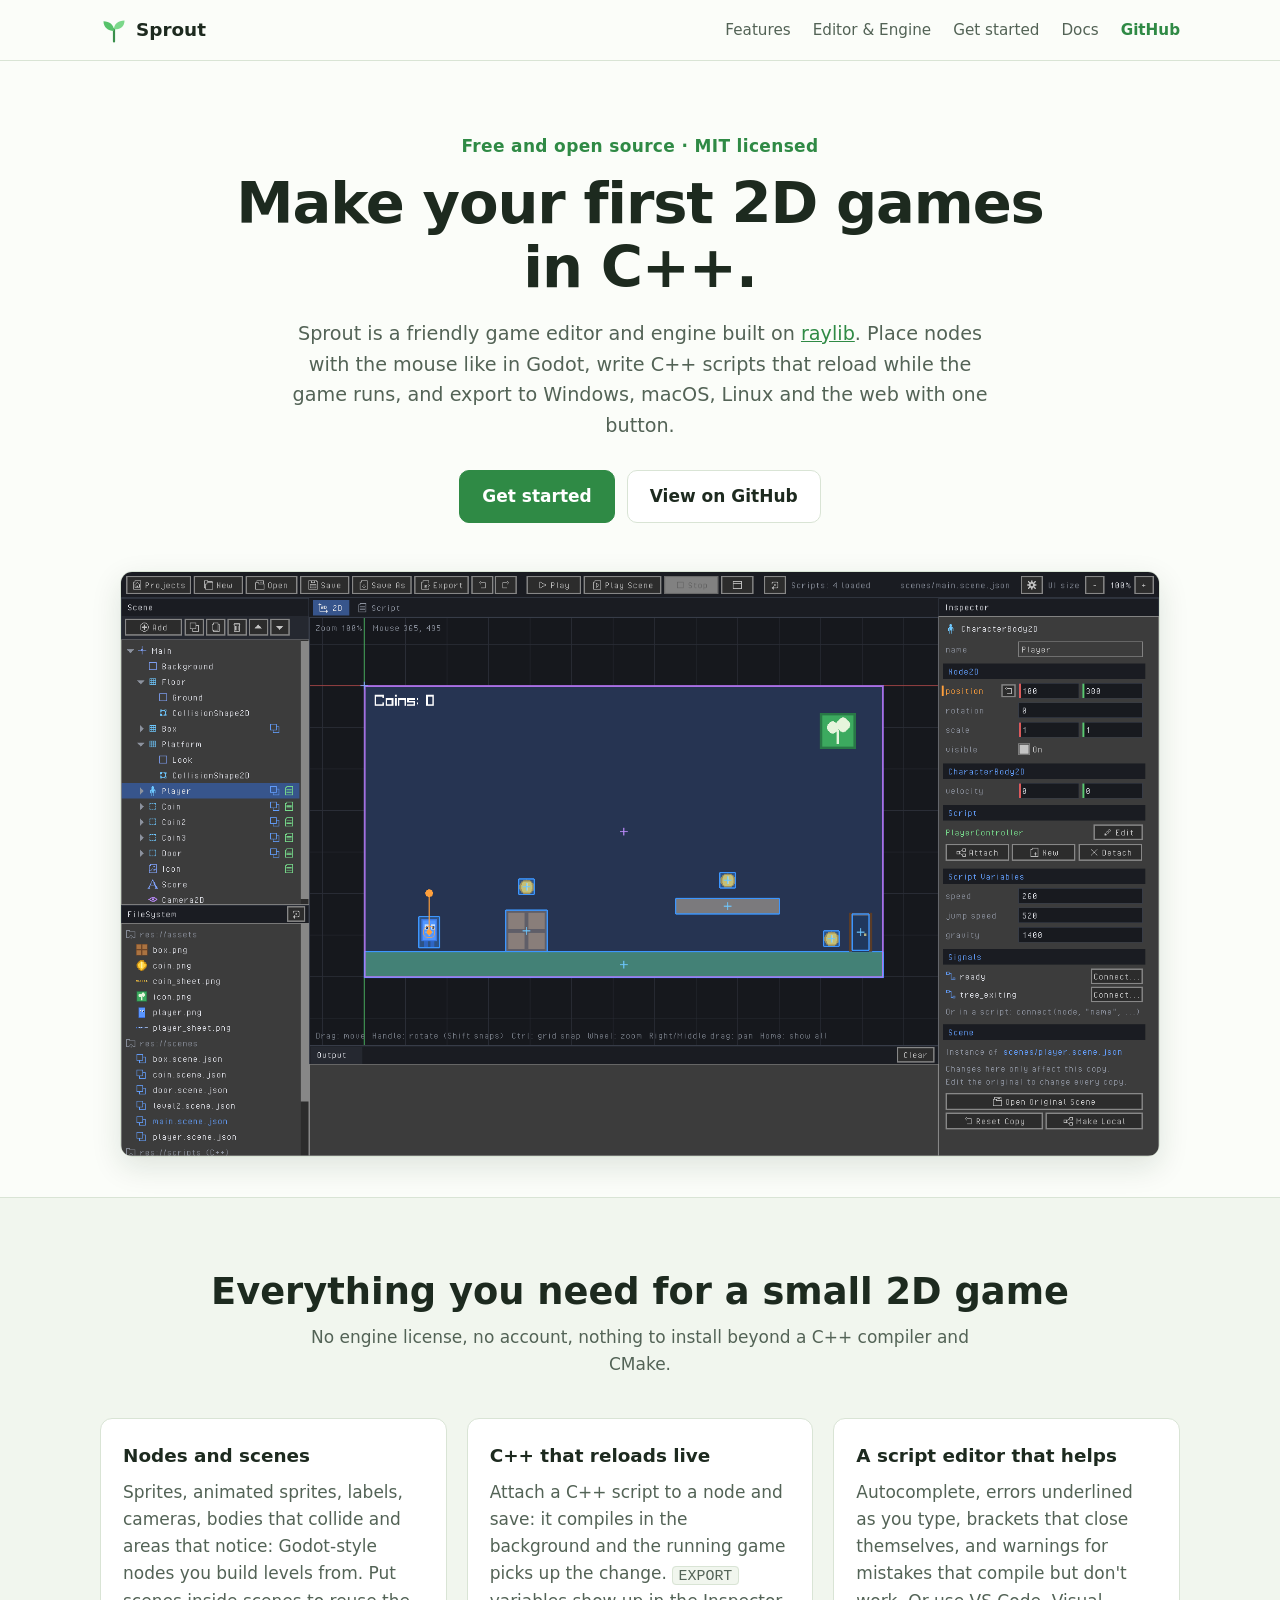
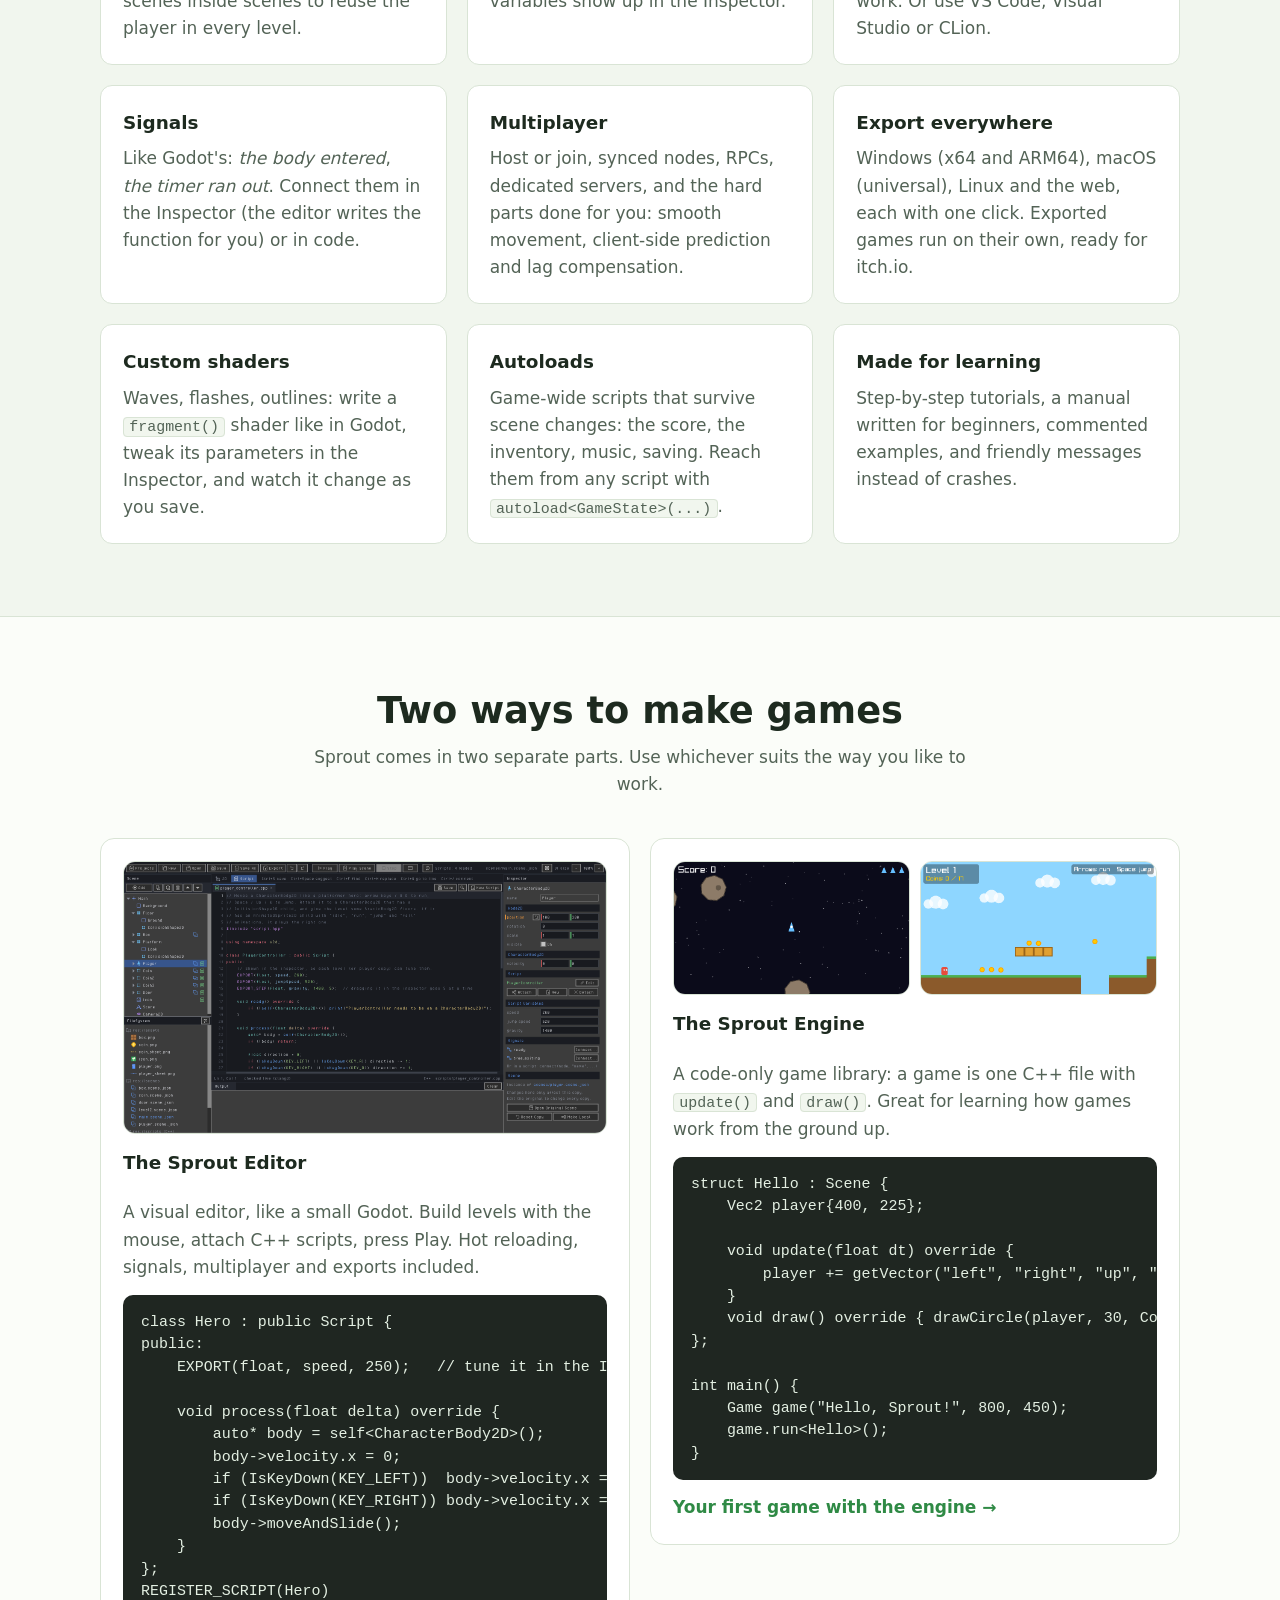
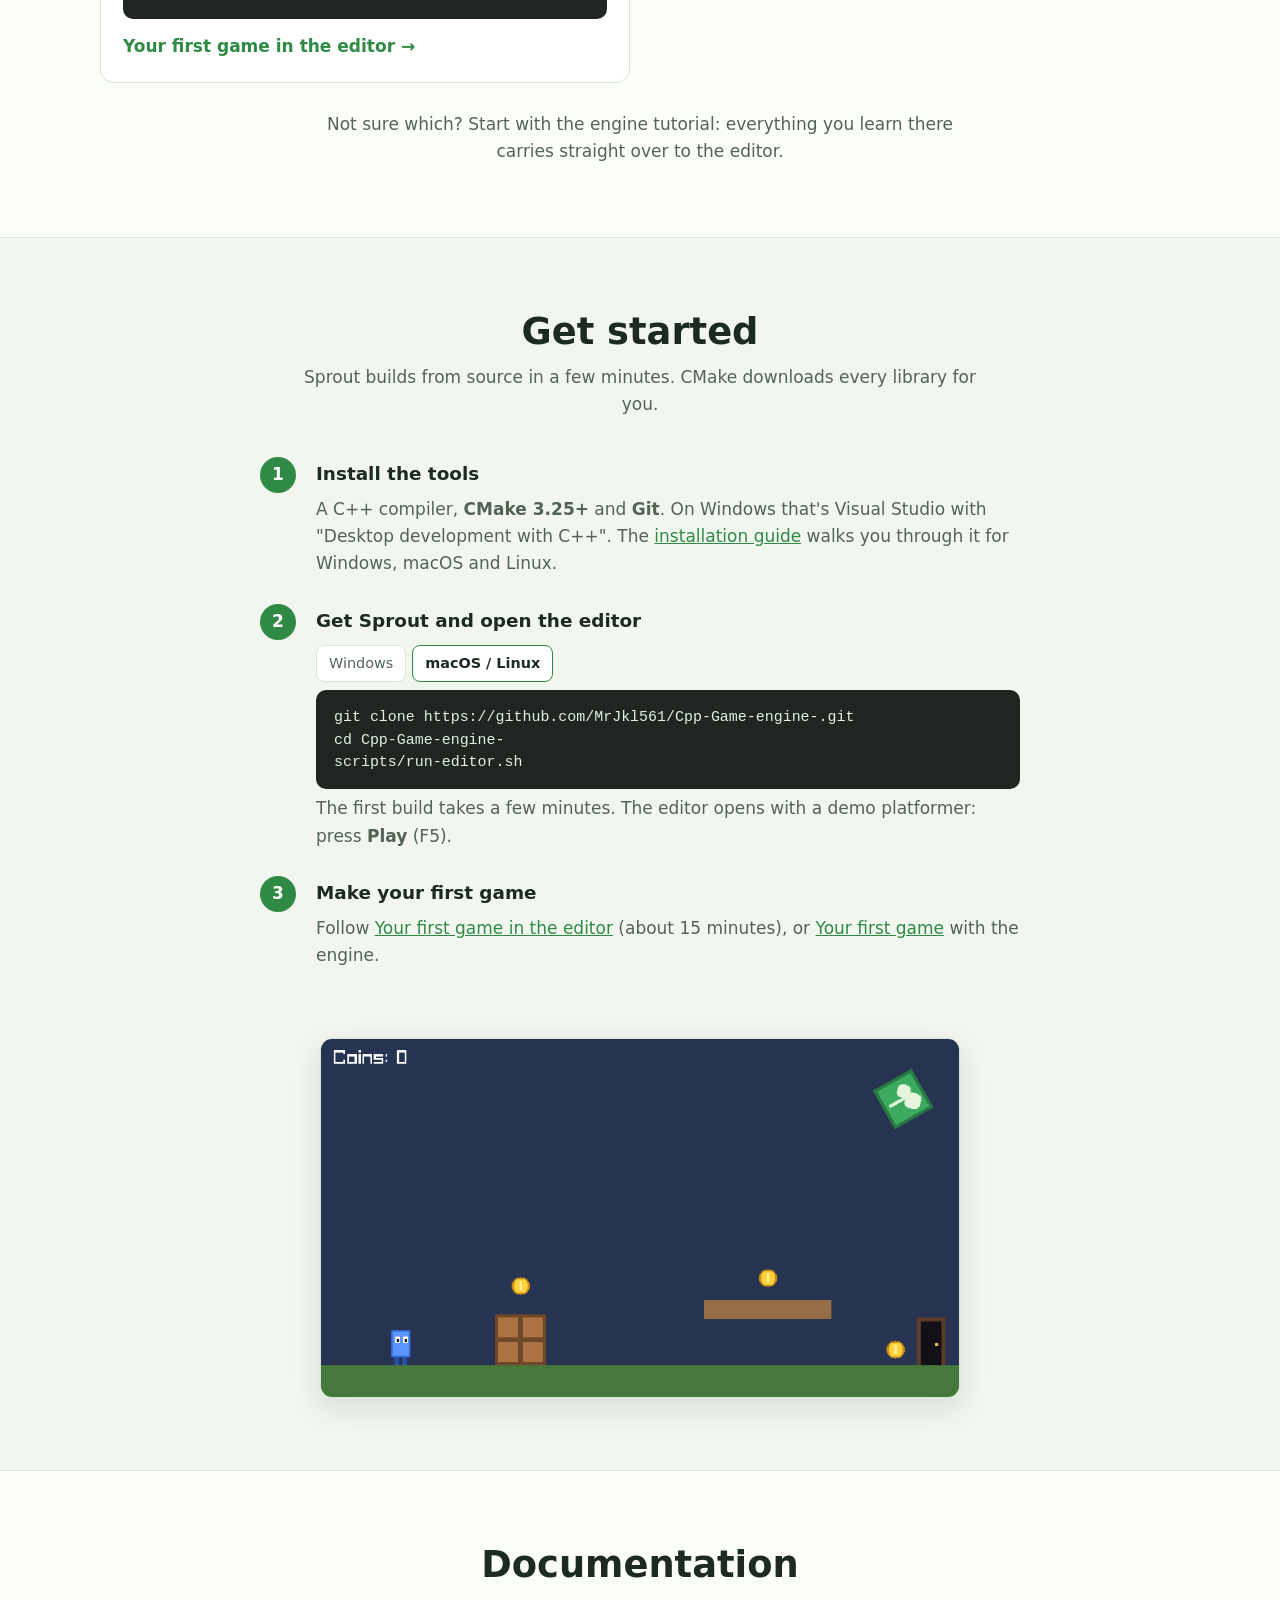
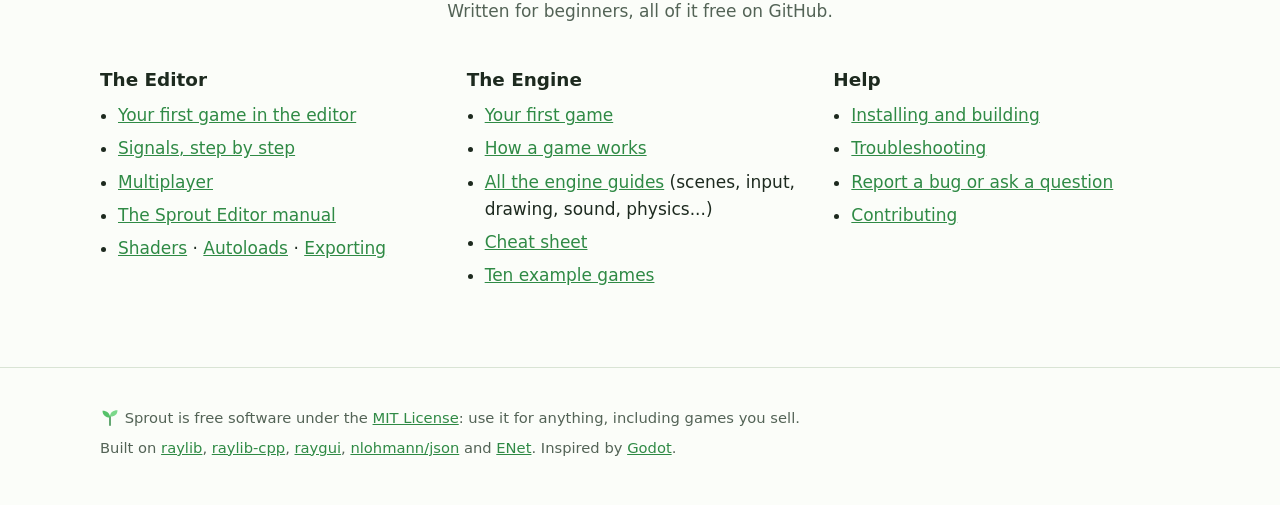
==== website/index.html @ dd59179f "Add the sproutengine.dev website and a friendlier README website/ is a plain HTML/CSS landing page (" ====
<!doctype html>
<html lang="en">
<head>
  <meta charset="utf-8">
  <meta name="viewport" content="width=device-width, initial-scale=1">
  <title>Sprout: make your first 2D games in C++</title>
  <meta name="description" content="Sprout is a free, open-source 2D game editor and engine in C++, built on raylib. Place nodes like in Godot, write C++ scripts that reload while the game runs, and export to Windows, macOS, Linux and the web.">
  <meta property="og:title" content="Sprout: make your first 2D games in C++">
  <meta property="og:description" content="A free, open-source 2D game editor and engine in C++. Godot-style nodes, hot-reloaded C++ scripts, multiplayer, shaders, and exports to Windows, macOS, Linux and the web.">
  <meta property="og:image" content="https://sproutengine.dev/images/editor.png">
  <meta property="og:url" content="https://sproutengine.dev/">
  <meta name="twitter:card" content="summary_large_image">
  <link rel="icon" href="images/logo.svg" type="image/svg+xml">
  <link rel="stylesheet" href="style.css">
</head>
<body>

<header class="nav">
  <div class="wrap nav-inner">
    <a class="brand" href="#top"><img src="images/logo.svg" alt="" width="28" height="28"> Sprout</a>
    <nav aria-label="Main">
      <a href="#features">Features</a>
      <a href="#two-ways">Editor &amp; Engine</a>
      <a href="#start">Get started</a>
      <a href="#docs">Docs</a>
      <a class="nav-github" href="https://github.com/MrJkl561/Cpp-Game-engine-">GitHub</a>
    </nav>
  </div>
</header>

<main id="top">

<section class="hero">
  <div class="wrap">
    <p class="eyebrow">Free and open source &middot; MIT licensed</p>
    <h1>Make your first 2D games<br>in C++.</h1>
    <p class="lead">Sprout is a friendly game editor and engine built on
      <a href="https://www.raylib.com">raylib</a>. Place nodes with the mouse like in Godot,
      write C++ scripts that reload while the game runs, and export to Windows, macOS,
      Linux and the web with one button.</p>
    <div class="actions">
      <a class="button primary" href="#start">Get started</a>
      <a class="button" href="https://github.com/MrJkl561/Cpp-Game-engine-">View on GitHub</a>
    </div>
    <figure class="shot hero-shot">
      <img src="images/editor.png" width="1600" height="900"
           alt="The Sprout Editor: the scene tree on the left, a platformer level in the middle, and the selected player's properties and script variables on the right.">
    </figure>
  </div>
</section>

<section id="features" class="band">
  <div class="wrap">
    <h2>Everything you need for a small 2D game</h2>
    <p class="section-lead">No engine license, no account, nothing to install beyond a C++ compiler and CMake.</p>
    <div class="grid features">
      <article>
        <h3>Nodes and scenes</h3>
        <p>Sprites, animated sprites, labels, cameras, bodies that collide and areas that notice:
          Godot-style nodes you build levels from. Put scenes inside scenes to reuse the player in every level.</p>
      </article>
      <article>
        <h3>C++ that reloads live</h3>
        <p>Attach a C++ script to a node and save: it compiles in the background and the running game
          picks up the change. <code>EXPORT</code> variables show up in the Inspector.</p>
      </article>
      <article>
        <h3>A script editor that helps</h3>
        <p>Autocomplete, errors underlined as you type, brackets that close themselves, and warnings for
          mistakes that compile but don't work. Or use VS Code, Visual Studio or CLion.</p>
      </article>
      <article>
        <h3>Signals</h3>
        <p>Like Godot's: <em>the body entered</em>, <em>the timer ran out</em>. Connect them in the Inspector
          (the editor writes the function for you) or in code.</p>
      </article>
      <article>
        <h3>Multiplayer</h3>
        <p>Host or join, synced nodes, RPCs, dedicated servers, and the hard parts done for you:
          smooth movement, client-side prediction and lag compensation.</p>
      </article>
      <article>
        <h3>Export everywhere</h3>
        <p>Windows (x64 and ARM64), macOS (universal), Linux and the web, each with one click.
          Exported games run on their own, ready for itch.io.</p>
      </article>
      <article>
        <h3>Custom shaders</h3>
        <p>Waves, flashes, outlines: write a <code>fragment()</code> shader like in Godot, tweak its
          parameters in the Inspector, and watch it change as you save.</p>
      </article>
      <article>
        <h3>Autoloads</h3>
        <p>Game-wide scripts that survive scene changes: the score, the inventory, music, saving.
          Reach them from any script with <code>autoload&lt;GameState&gt;(...)</code>.</p>
      </article>
      <article>
        <h3>Made for learning</h3>
        <p>Step-by-step tutorials, a manual written for beginners, commented examples,
          and friendly messages instead of crashes.</p>
      </article>
    </div>
  </div>
</section>

<section id="two-ways">
  <div class="wrap">
    <h2>Two ways to make games</h2>
    <p class="section-lead">Sprout comes in two separate parts. Use whichever suits the way you like to work.</p>
    <div class="grid two">
      <article class="card">
        <figure class="shot"><img src="images/editor-script.png" width="1600" height="900" loading="lazy"
          alt="The Sprout Editor's Script tab with a C++ player script open, next to the Inspector."></figure>
        <h3>The Sprout Editor</h3>
        <p>A visual editor, like a small Godot. Build levels with the mouse, attach C++ scripts,
          press Play. Hot reloading, signals, multiplayer and exports included.</p>
<pre><code>class Hero : public Script {
public:
    EXPORT(float, speed, 250);   // tune it in the Inspector

    void process(float delta) override {
        auto* body = self&lt;CharacterBody2D&gt;();
        body-&gt;velocity.x = 0;
        if (IsKeyDown(KEY_LEFT))  body-&gt;velocity.x = -speed;
        if (IsKeyDown(KEY_RIGHT)) body-&gt;velocity.x = speed;
        body-&gt;moveAndSlide();
    }
};
REGISTER_SCRIPT(Hero)</code></pre>
        <a class="more" href="https://github.com/MrJkl561/Cpp-Game-engine-/blob/main/docs/editor/getting-started.md">Your first game in the editor &rarr;</a>
      </article>
      <article class="card">
        <figure class="shot engine-shots">
          <img src="images/engine-06_space_shooter.png" width="800" height="450" loading="lazy" alt="A space shooter made with the Sprout Engine.">
          <img src="images/engine-07_platformer.png" width="800" height="450" loading="lazy" alt="A platformer made with the Sprout Engine.">
        </figure>
        <h3>The Sprout Engine</h3>
        <p>A code-only game library: a game is one C++ file with <code>update()</code> and <code>draw()</code>.
          Great for learning how games work from the ground up.</p>
<pre><code>struct Hello : Scene {
    Vec2 player{400, 225};

    void update(float dt) override {
        player += getVector("left", "right", "up", "down") * 300 * dt;
    }
    void draw() override { drawCircle(player, 30, Color::Gold); }
};

int main() {
    Game game("Hello, Sprout!", 800, 450);
    game.run&lt;Hello&gt;();
}</code></pre>
        <a class="more" href="https://github.com/MrJkl561/Cpp-Game-engine-/blob/main/docs/02-your-first-game.md">Your first game with the engine &rarr;</a>
      </article>
    </div>
    <p class="note">Not sure which? Start with the engine tutorial: everything you learn there carries straight over to the editor.</p>
  </div>
</section>

<section id="start" class="band">
  <div class="wrap">
    <h2>Get started</h2>
    <p class="section-lead">Sprout builds from source in a few minutes. CMake downloads every library for you.</p>
    <ol class="steps">
      <li>
        <h3>Install the tools</h3>
        <p>A C++ compiler, <strong>CMake 3.25+</strong> and <strong>Git</strong>. On Windows that's Visual Studio
          with "Desktop development with C++". The
          <a href="https://github.com/MrJkl561/Cpp-Game-engine-/blob/main/docs/01-installing.md">installation guide</a>
          walks you through it for Windows, macOS and Linux.</p>
      </li>
      <li>
        <h3>Get Sprout and open the editor</h3>
        <div class="tabs" data-tabs>
          <div class="tab-buttons" role="tablist">
            <button role="tab" aria-selected="true" data-tab="win">Windows</button>
            <button role="tab" aria-selected="false" data-tab="unix">macOS / Linux</button>
          </div>
          <div class="tab" data-panel="win">
<pre class="cmd"><code>git clone https://github.com/MrJkl561/Cpp-Game-engine-.git
cd Cpp-Game-engine-
scripts\run-editor.bat</code></pre>
          </div>
          <div class="tab" data-panel="unix" hidden>
<pre class="cmd"><code>git clone https://github.com/MrJkl561/Cpp-Game-engine-.git
cd Cpp-Game-engine-
scripts/run-editor.sh</code></pre>
          </div>
        </div>
        <p>The first build takes a few minutes. The editor opens with a demo platformer: press <strong>Play</strong> (F5).</p>
      </li>
      <li>
        <h3>Make your first game</h3>
        <p>Follow <a href="https://github.com/MrJkl561/Cpp-Game-engine-/blob/main/docs/editor/getting-started.md">Your first game in the editor</a>
          (about 15 minutes), or <a href="https://github.com/MrJkl561/Cpp-Game-engine-/blob/main/docs/02-your-first-game.md">Your first game</a>
          with the engine.</p>
      </li>
    </ol>
    <figure class="shot game-shot"><img src="images/editor-game.png" width="800" height="450" loading="lazy"
      alt="The editor's demo game: a blue character, coins, crates and a door on a green floor."></figure>
  </div>
</section>

<section id="docs">
  <div class="wrap">
    <h2>Documentation</h2>
    <p class="section-lead">Written for beginners, all of it free on GitHub.</p>
    <div class="grid docs">
      <div>
        <h3>The Editor</h3>
        <ul>
          <li><a href="https://github.com/MrJkl561/Cpp-Game-engine-/blob/main/docs/editor/getting-started.md">Your first game in the editor</a></li>
          <li><a href="https://github.com/MrJkl561/Cpp-Game-engine-/blob/main/docs/editor/signals.md">Signals, step by step</a></li>
          <li><a href="https://github.com/MrJkl561/Cpp-Game-engine-/blob/main/docs/editor/multiplayer.md">Multiplayer</a></li>
          <li><a href="https://github.com/MrJkl561/Cpp-Game-engine-/blob/main/editor/README.md">The Sprout Editor manual</a></li>
          <li><a href="https://github.com/MrJkl561/Cpp-Game-engine-/blob/main/editor/README.md#shaders">Shaders</a> &middot;
              <a href="https://github.com/MrJkl561/Cpp-Game-engine-/blob/main/editor/README.md#autoloads-global-scripts">Autoloads</a> &middot;
              <a href="https://github.com/MrJkl561/Cpp-Game-engine-/blob/main/editor/README.md#exporting-your-game">Exporting</a></li>
        </ul>
      </div>
      <div>
        <h3>The Engine</h3>
        <ul>
          <li><a href="https://github.com/MrJkl561/Cpp-Game-engine-/blob/main/docs/02-your-first-game.md">Your first game</a></li>
          <li><a href="https://github.com/MrJkl561/Cpp-Game-engine-/blob/main/docs/03-how-a-game-works.md">How a game works</a></li>
          <li><a href="https://github.com/MrJkl561/Cpp-Game-engine-/blob/main/docs/README.md">All the engine guides</a> (scenes, input, drawing, sound, physics...)</li>
          <li><a href="https://github.com/MrJkl561/Cpp-Game-engine-/blob/main/docs/cheat-sheet.md">Cheat sheet</a></li>
          <li><a href="https://github.com/MrJkl561/Cpp-Game-engine-/tree/main/examples">Ten example games</a></li>
        </ul>
      </div>
      <div>
        <h3>Help</h3>
        <ul>
          <li><a href="https://github.com/MrJkl561/Cpp-Game-engine-/blob/main/docs/01-installing.md">Installing and building</a></li>
          <li><a href="https://github.com/MrJkl561/Cpp-Game-engine-/blob/main/docs/troubleshooting.md">Troubleshooting</a></li>
          <li><a href="https://github.com/MrJkl561/Cpp-Game-engine-/issues">Report a bug or ask a question</a></li>
          <li><a href="https://github.com/MrJkl561/Cpp-Game-engine-/blob/main/CONTRIBUTING.md">Contributing</a></li>
        </ul>
      </div>
    </div>
  </div>
</section>

</main>

<footer class="footer">
  <div class="wrap footer-inner">
    <p><img src="images/logo.svg" alt="" width="20" height="20"> Sprout is free software under the
      <a href="https://github.com/MrJkl561/Cpp-Game-engine-/blob/main/LICENSE">MIT License</a>:
      use it for anything, including games you sell.</p>
    <p>Built on <a href="https://www.raylib.com">raylib</a>, <a href="https://github.com/RobLoach/raylib-cpp">raylib-cpp</a>,
      <a href="https://github.com/raysan5/raygui">raygui</a>, <a href="https://github.com/nlohmann/json">nlohmann/json</a>
      and <a href="https://github.com/lsalzman/enet">ENet</a>. Inspired by <a href="https://godotengine.org">Godot</a>.</p>
  </div>
</footer>

<script>
  // The Windows / macOS-Linux tabs (it shows the Windows commands without this)
  document.querySelectorAll('[data-tabs]').forEach(function (tabs) {
    var buttons = tabs.querySelectorAll('[data-tab]');
    function show(name) {
      buttons.forEach(function (b) { b.setAttribute('aria-selected', String(b.dataset.tab === name)); });
      tabs.querySelectorAll('[data-panel]').forEach(function (p) { p.hidden = p.dataset.panel !== name; });
    }
    buttons.forEach(function (b) { b.addEventListener('click', function () { show(b.dataset.tab); }); });
    if (/Mac|Linux|X11/.test(navigator.userAgent) && !/Windows/.test(navigator.userAgent)) show('unix');
  });
</script>
</body>
</html>
---- website/style.css ----
:root {
  --bg: #fbfdf9;
  --bg-band: #f1f6ee;
  --text: #1d2a1f;
  --muted: #536356;
  --line: #d9e4d5;
  --accent: #2f8a45;
  --accent-strong: #236c35;
  --accent-text: #ffffff;
  --card: #ffffff;
  --code-bg: #1f2621;
  --code-text: #e3efe2;
  --shadow: 0 10px 30px rgba(20, 50, 25, 0.12);
}

@media (prefers-color-scheme: dark) {
  :root {
    --bg: #111613;
    --bg-band: #161d18;
    --text: #e4ece4;
    --muted: #9fb0a2;
    --line: #2a352d;
    --accent: #5ec474;
    --accent-strong: #7bd88a;
    --accent-text: #0d1a10;
    --card: #19211b;
    --code-bg: #0c100d;
    --code-text: #d7e8d6;
    --shadow: 0 10px 30px rgba(0, 0, 0, 0.45);
  }
}

* { box-sizing: border-box; }

html { scroll-behavior: smooth; }

body {
  margin: 0;
  background: var(--bg);
  color: var(--text);
  font: 17px/1.6 system-ui, -apple-system, "Segoe UI", Roboto, "Helvetica Neue", Arial, sans-serif;
}

a { color: var(--accent); }
a:hover { color: var(--accent-strong); }

img { max-width: 100%; height: auto; display: block; }

code, pre {
  font-family: ui-monospace, "Cascadia Code", "SF Mono", Menlo, Consolas, monospace;
  font-size: 0.88em;
}

p code, li code {
  background: var(--bg-band);
  border: 1px solid var(--line);
  border-radius: 4px;
  padding: 0.05em 0.35em;
}

.wrap { max-width: 1120px; margin: 0 auto; padding: 0 20px; }

/* Navigation */
.nav {
  position: sticky;
  top: 0;
  z-index: 10;
  background: color-mix(in srgb, var(--bg) 88%, transparent);
  backdrop-filter: blur(8px);
  border-bottom: 1px solid var(--line);
}
.nav-inner { display: flex; align-items: center; justify-content: space-between; height: 60px; gap: 16px; }
.brand {
  display: flex; align-items: center; gap: 8px;
  font-weight: 700; font-size: 1.15rem; color: var(--text); text-decoration: none;
}
.nav nav { display: flex; gap: 22px; flex-wrap: wrap; }
.nav nav a { color: var(--muted); text-decoration: none; font-size: 0.95rem; }
.nav nav a:hover { color: var(--text); }
.nav .nav-github { color: var(--accent); font-weight: 600; }

/* Hero */
.hero { padding: 72px 0 40px; text-align: center; }
.eyebrow { color: var(--accent); font-weight: 600; letter-spacing: 0.02em; margin: 0 0 12px; }
h1 { font-size: clamp(2.2rem, 5.5vw, 3.6rem); line-height: 1.1; margin: 0 0 20px; letter-spacing: -0.02em; }
.lead { font-size: 1.2rem; color: var(--muted); max-width: 720px; margin: 0 auto 28px; }
.actions { display: flex; gap: 12px; justify-content: center; flex-wrap: wrap; margin-bottom: 48px; }
.button {
  display: inline-block; padding: 12px 22px; border-radius: 10px;
  border: 1px solid var(--line); background: var(--card); color: var(--text);
  font-weight: 600; text-decoration: none;
}
.button:hover { border-color: var(--accent); color: var(--text); }
.button.primary { background: var(--accent); border-color: var(--accent); color: var(--accent-text); }
.button.primary:hover { background: var(--accent-strong); color: var(--accent-text); }

.shot { margin: 0; }
.shot img { border-radius: 12px; border: 1px solid var(--line); box-shadow: var(--shadow); }
.hero-shot { max-width: 1040px; margin: 0 auto; }

/* Sections */
section { padding: 72px 0; }
.band { background: var(--bg-band); border-top: 1px solid var(--line); border-bottom: 1px solid var(--line); }
h2 { font-size: clamp(1.7rem, 3.5vw, 2.3rem); line-height: 1.2; margin: 0 0 10px; text-align: center; }
.section-lead { color: var(--muted); text-align: center; max-width: 680px; margin: 0 auto 40px; }
h3 { font-size: 1.15rem; margin: 0 0 8px; }

.grid { display: grid; gap: 20px; }
.features { grid-template-columns: repeat(auto-fit, minmax(260px, 1fr)); }
.features article {
  background: var(--card); border: 1px solid var(--line); border-radius: 12px; padding: 22px;
}
.features p { margin: 0; color: var(--muted); }

.two { grid-template-columns: repeat(auto-fit, minmax(320px, 1fr)); align-items: start; }
.card {
  background: var(--card); border: 1px solid var(--line); border-radius: 14px; padding: 22px;
  display: flex; flex-direction: column; gap: 14px; min-width: 0;
}
.card p { margin: 0; color: var(--muted); }
.card .shot img { box-shadow: none; }
.engine-shots { display: grid; grid-template-columns: 1fr 1fr; gap: 10px; }
.more { font-weight: 600; text-decoration: none; }
.note { text-align: center; color: var(--muted); margin: 28px auto 0; max-width: 680px; }

pre {
  margin: 0; padding: 16px 18px; border-radius: 10px;
  background: var(--code-bg); color: var(--code-text);
  overflow-x: auto; line-height: 1.5;
}
pre code { background: none; border: 0; padding: 0; color: inherit; font-size: 1em; }

/* Get started */
.steps { list-style: none; counter-reset: step; padding: 0; margin: 0 auto 40px; max-width: 760px; }
.steps li {
  counter-increment: step; position: relative; padding: 0 0 28px 56px;
}
.steps li::before {
  content: counter(step); position: absolute; left: 0; top: -2px;
  width: 36px; height: 36px; border-radius: 50%;
  background: var(--accent); color: var(--accent-text);
  display: flex; align-items: center; justify-content: center; font-weight: 700;
}
.steps p { margin: 6px 0 0; color: var(--muted); }
.tabs { margin-top: 10px; }
.tab-buttons { display: flex; gap: 6px; margin-bottom: 8px; }
.tab-buttons button {
  font: inherit; font-size: 0.9rem; padding: 6px 12px; border-radius: 8px; cursor: pointer;
  border: 1px solid var(--line); background: var(--card); color: var(--muted);
}
.tab-buttons button[aria-selected="true"] { border-color: var(--accent); color: var(--text); font-weight: 600; }
.game-shot { max-width: 640px; margin: 0 auto; }

/* Docs */
.docs { grid-template-columns: repeat(auto-fit, minmax(240px, 1fr)); }
.docs ul { margin: 0; padding-left: 18px; }
.docs li { margin: 6px 0; }

/* Footer */
.footer { border-top: 1px solid var(--line); padding: 32px 0 40px; color: var(--muted); font-size: 0.92rem; }
.footer-inner p { margin: 6px 0; }
.footer-inner img { display: inline-block; vertical-align: -4px; }

@media (max-width: 720px) {
  body { font-size: 16px; }
  .nav nav { gap: 14px; }
  .nav nav a:not(.nav-github) { display: none; }
  .hero { padding-top: 44px; }
  section { padding: 52px 0; }
  .engine-shots { grid-template-columns: 1fr; }
}
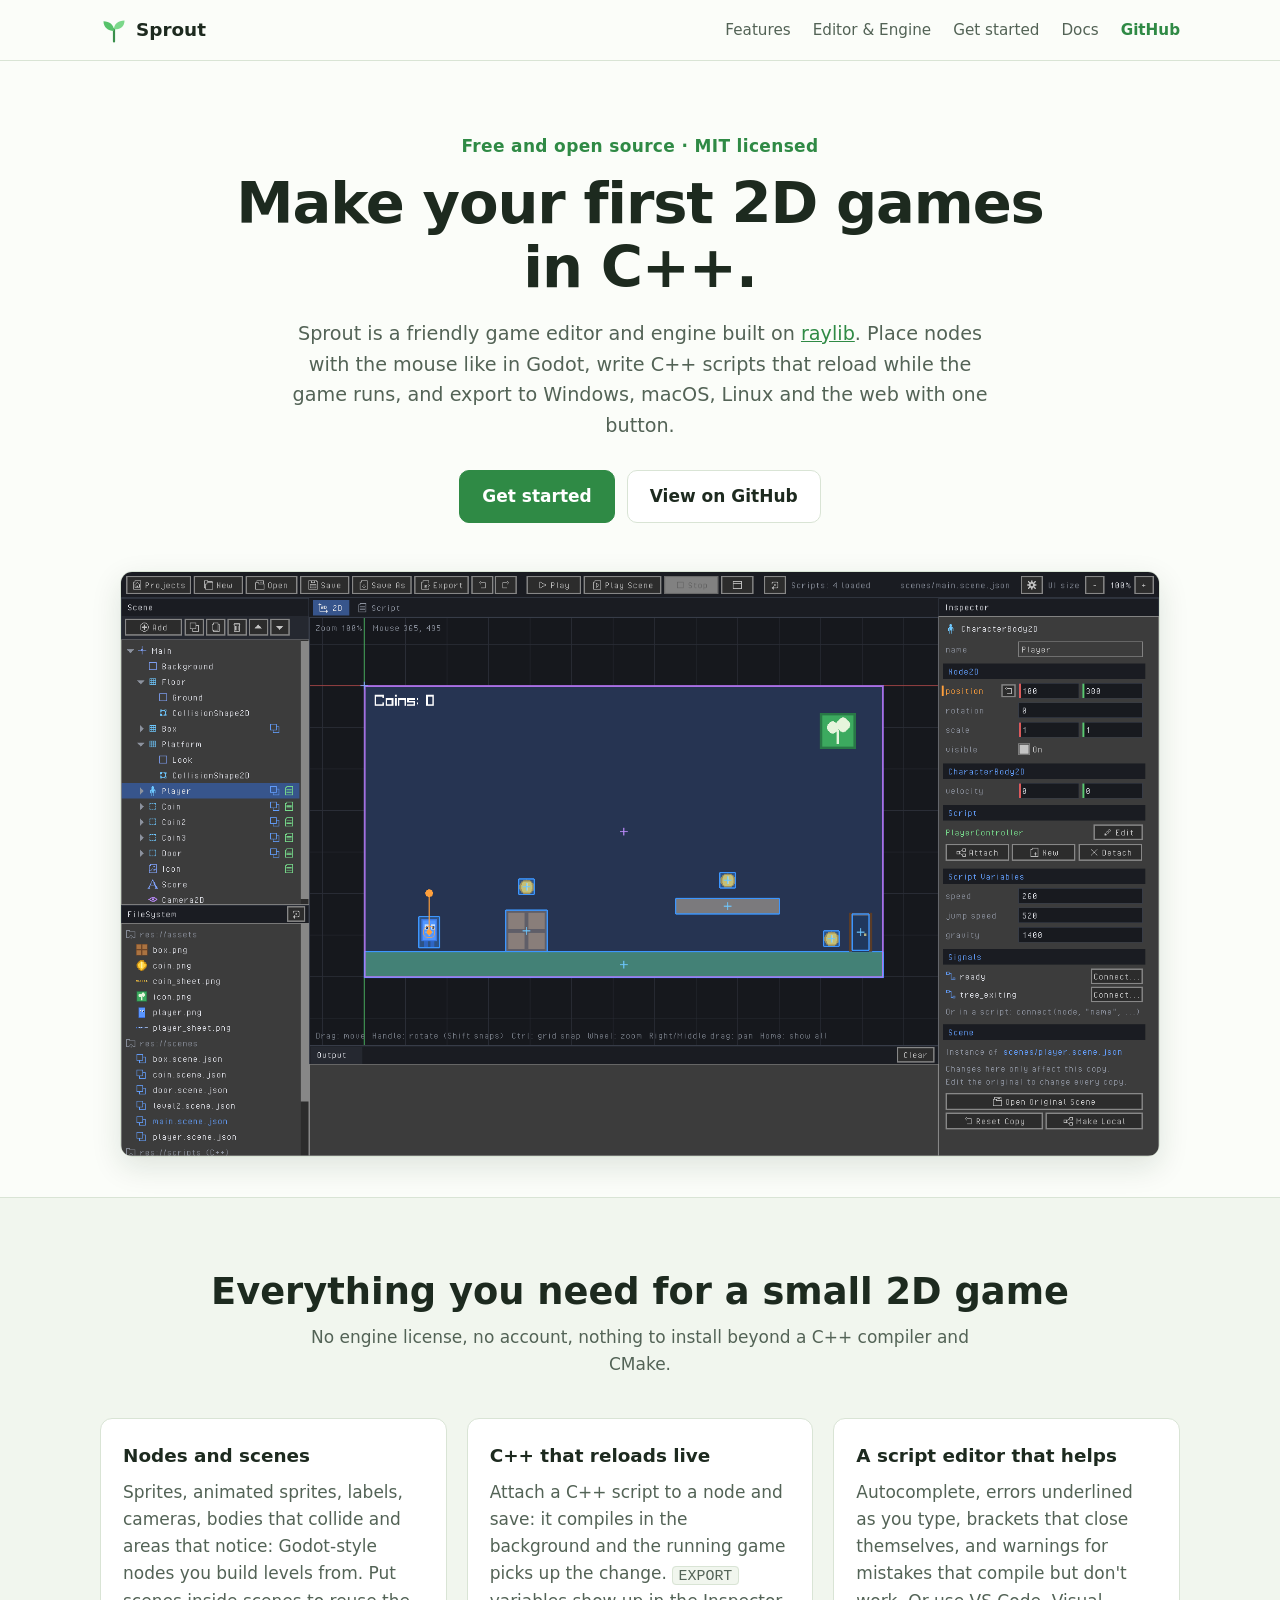
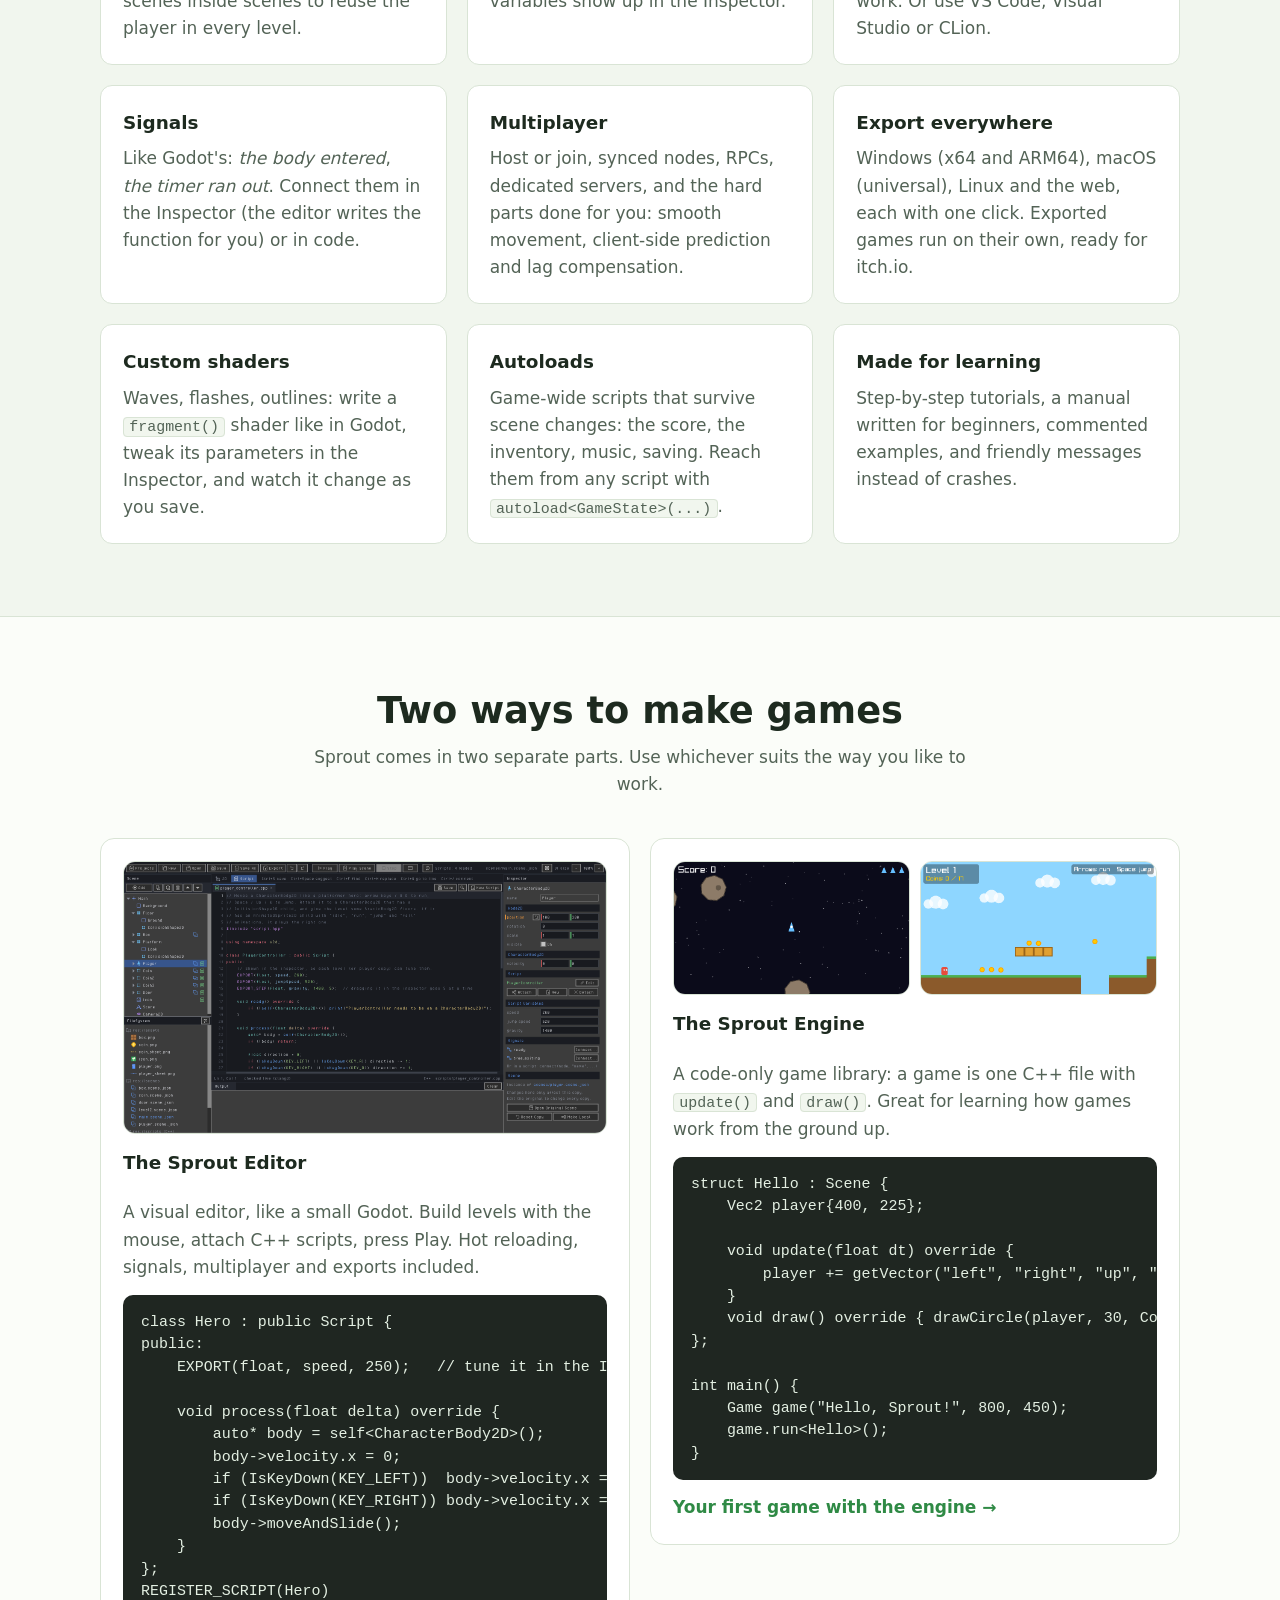
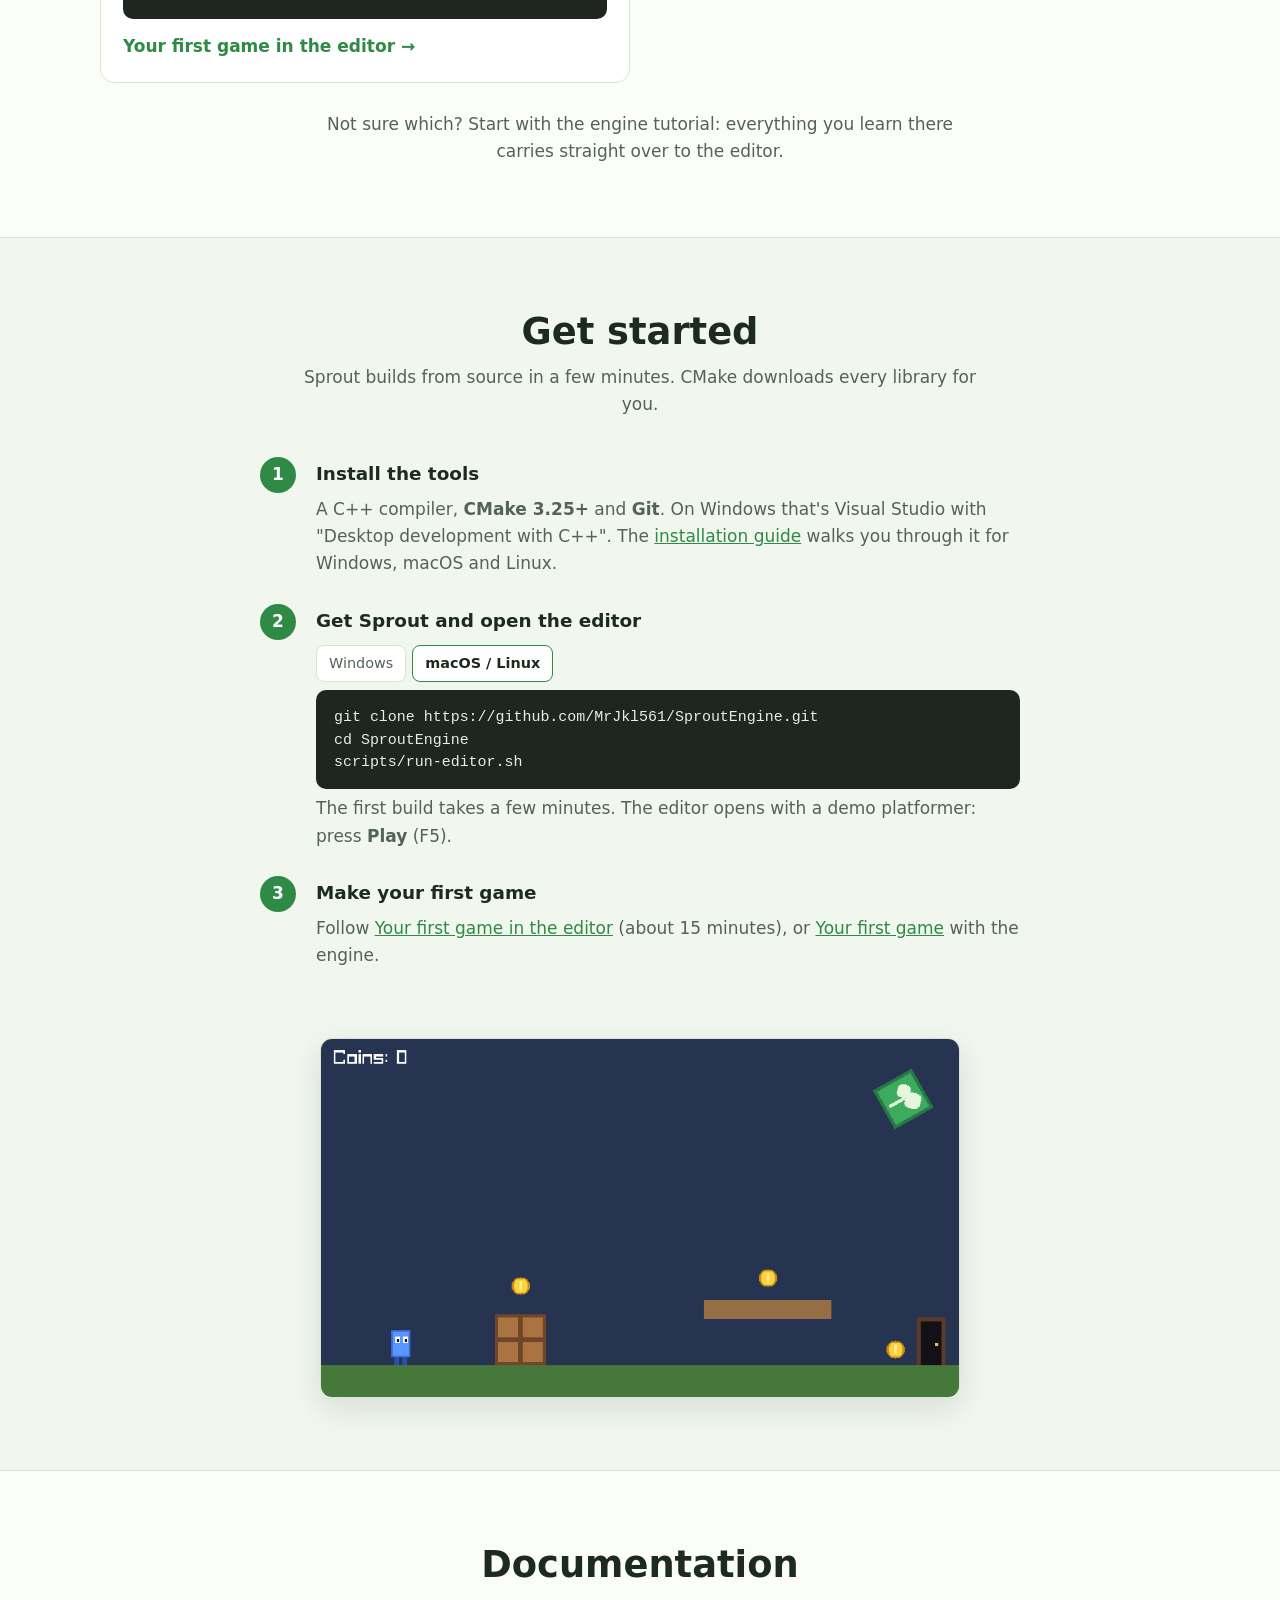
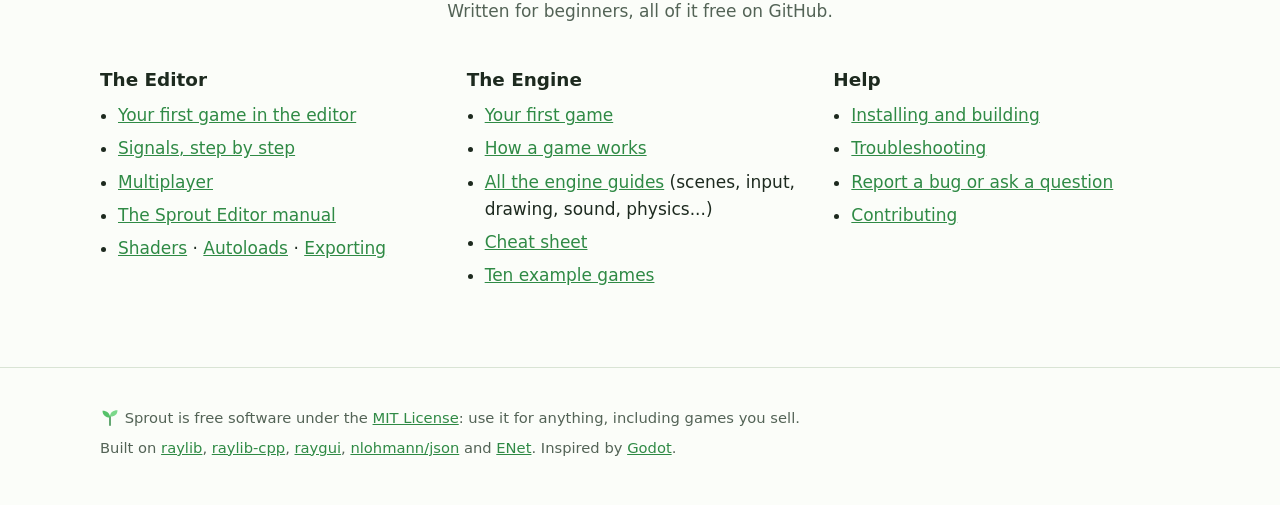
==== commit 8ee7d3f5: "Use the repository's new name, SproutEngine, in the docs and website Co-Authored-By: Claude Opus 5.5" ====
--- a/website/index.html
+++ b/website/index.html
@@ -23,7 +23,7 @@
       <a href="#two-ways">Editor &amp; Engine</a>
       <a href="#start">Get started</a>
       <a href="#docs">Docs</a>
-      <a class="nav-github" href="https://github.com/MrJkl561/Cpp-Game-engine-">GitHub</a>
+      <a class="nav-github" href="https://github.com/MrJkl561/SproutEngine">GitHub</a>
     </nav>
   </div>
 </header>
@@ -40,7 +40,7 @@
       Linux and the web with one button.</p>
     <div class="actions">
       <a class="button primary" href="#start">Get started</a>
-      <a class="button" href="https://github.com/MrJkl561/Cpp-Game-engine-">View on GitHub</a>
+      <a class="button" href="https://github.com/MrJkl561/SproutEngine">View on GitHub</a>
     </div>
     <figure class="shot hero-shot">
       <img src="images/editor.png" width="1600" height="900"
@@ -127,7 +127,7 @@
     }
 };
 REGISTER_SCRIPT(Hero)</code></pre>
-        <a class="more" href="https://github.com/MrJkl561/Cpp-Game-engine-/blob/main/docs/editor/getting-started.md">Your first game in the editor &rarr;</a>
+        <a class="more" href="https://github.com/MrJkl561/SproutEngine/blob/main/docs/editor/getting-started.md">Your first game in the editor &rarr;</a>
       </article>
       <article class="card">
         <figure class="shot engine-shots">
@@ -150,7 +150,7 @@
     Game game("Hello, Sprout!", 800, 450);
     game.run&lt;Hello&gt;();
 }</code></pre>
-        <a class="more" href="https://github.com/MrJkl561/Cpp-Game-engine-/blob/main/docs/02-your-first-game.md">Your first game with the engine &rarr;</a>
+        <a class="more" href="https://github.com/MrJkl561/SproutEngine/blob/main/docs/02-your-first-game.md">Your first game with the engine &rarr;</a>
       </article>
     </div>
     <p class="note">Not sure which? Start with the engine tutorial: everything you learn there carries straight over to the editor.</p>
@@ -166,7 +166,7 @@
         <h3>Install the tools</h3>
         <p>A C++ compiler, <strong>CMake 3.25+</strong> and <strong>Git</strong>. On Windows that's Visual Studio
           with "Desktop development with C++". The
-          <a href="https://github.com/MrJkl561/Cpp-Game-engine-/blob/main/docs/01-installing.md">installation guide</a>
+          <a href="https://github.com/MrJkl561/SproutEngine/blob/main/docs/01-installing.md">installation guide</a>
           walks you through it for Windows, macOS and Linux.</p>
       </li>
       <li>
@@ -177,13 +177,13 @@
             <button role="tab" aria-selected="false" data-tab="unix">macOS / Linux</button>
           </div>
           <div class="tab" data-panel="win">
-<pre class="cmd"><code>git clone https://github.com/MrJkl561/Cpp-Game-engine-.git
-cd Cpp-Game-engine-
+<pre class="cmd"><code>git clone https://github.com/MrJkl561/SproutEngine.git
+cd SproutEngine
 scripts\run-editor.bat</code></pre>
           </div>
           <div class="tab" data-panel="unix" hidden>
-<pre class="cmd"><code>git clone https://github.com/MrJkl561/Cpp-Game-engine-.git
-cd Cpp-Game-engine-
+<pre class="cmd"><code>git clone https://github.com/MrJkl561/SproutEngine.git
+cd SproutEngine
 scripts/run-editor.sh</code></pre>
           </div>
         </div>
@@ -191,8 +191,8 @@
       </li>
       <li>
         <h3>Make your first game</h3>
-        <p>Follow <a href="https://github.com/MrJkl561/Cpp-Game-engine-/blob/main/docs/editor/getting-started.md">Your first game in the editor</a>
-          (about 15 minutes), or <a href="https://github.com/MrJkl561/Cpp-Game-engine-/blob/main/docs/02-your-first-game.md">Your first game</a>
+        <p>Follow <a href="https://github.com/MrJkl561/SproutEngine/blob/main/docs/editor/getting-started.md">Your first game in the editor</a>
+          (about 15 minutes), or <a href="https://github.com/MrJkl561/SproutEngine/blob/main/docs/02-your-first-game.md">Your first game</a>
           with the engine.</p>
       </li>
     </ol>
@@ -209,32 +209,32 @@
       <div>
         <h3>The Editor</h3>
         <ul>
-          <li><a href="https://github.com/MrJkl561/Cpp-Game-engine-/blob/main/docs/editor/getting-started.md">Your first game in the editor</a></li>
-          <li><a href="https://github.com/MrJkl561/Cpp-Game-engine-/blob/main/docs/editor/signals.md">Signals, step by step</a></li>
-          <li><a href="https://github.com/MrJkl561/Cpp-Game-engine-/blob/main/docs/editor/multiplayer.md">Multiplayer</a></li>
-          <li><a href="https://github.com/MrJkl561/Cpp-Game-engine-/blob/main/editor/README.md">The Sprout Editor manual</a></li>
-          <li><a href="https://github.com/MrJkl561/Cpp-Game-engine-/blob/main/editor/README.md#shaders">Shaders</a> &middot;
-              <a href="https://github.com/MrJkl561/Cpp-Game-engine-/blob/main/editor/README.md#autoloads-global-scripts">Autoloads</a> &middot;
-              <a href="https://github.com/MrJkl561/Cpp-Game-engine-/blob/main/editor/README.md#exporting-your-game">Exporting</a></li>
+          <li><a href="https://github.com/MrJkl561/SproutEngine/blob/main/docs/editor/getting-started.md">Your first game in the editor</a></li>
+          <li><a href="https://github.com/MrJkl561/SproutEngine/blob/main/docs/editor/signals.md">Signals, step by step</a></li>
+          <li><a href="https://github.com/MrJkl561/SproutEngine/blob/main/docs/editor/multiplayer.md">Multiplayer</a></li>
+          <li><a href="https://github.com/MrJkl561/SproutEngine/blob/main/editor/README.md">The Sprout Editor manual</a></li>
+          <li><a href="https://github.com/MrJkl561/SproutEngine/blob/main/editor/README.md#shaders">Shaders</a> &middot;
+              <a href="https://github.com/MrJkl561/SproutEngine/blob/main/editor/README.md#autoloads-global-scripts">Autoloads</a> &middot;
+              <a href="https://github.com/MrJkl561/SproutEngine/blob/main/editor/README.md#exporting-your-game">Exporting</a></li>
         </ul>
       </div>
       <div>
         <h3>The Engine</h3>
         <ul>
-          <li><a href="https://github.com/MrJkl561/Cpp-Game-engine-/blob/main/docs/02-your-first-game.md">Your first game</a></li>
-          <li><a href="https://github.com/MrJkl561/Cpp-Game-engine-/blob/main/docs/03-how-a-game-works.md">How a game works</a></li>
-          <li><a href="https://github.com/MrJkl561/Cpp-Game-engine-/blob/main/docs/README.md">All the engine guides</a> (scenes, input, drawing, sound, physics...)</li>
-          <li><a href="https://github.com/MrJkl561/Cpp-Game-engine-/blob/main/docs/cheat-sheet.md">Cheat sheet</a></li>
-          <li><a href="https://github.com/MrJkl561/Cpp-Game-engine-/tree/main/examples">Ten example games</a></li>
+          <li><a href="https://github.com/MrJkl561/SproutEngine/blob/main/docs/02-your-first-game.md">Your first game</a></li>
+          <li><a href="https://github.com/MrJkl561/SproutEngine/blob/main/docs/03-how-a-game-works.md">How a game works</a></li>
+          <li><a href="https://github.com/MrJkl561/SproutEngine/blob/main/docs/README.md">All the engine guides</a> (scenes, input, drawing, sound, physics...)</li>
+          <li><a href="https://github.com/MrJkl561/SproutEngine/blob/main/docs/cheat-sheet.md">Cheat sheet</a></li>
+          <li><a href="https://github.com/MrJkl561/SproutEngine/tree/main/examples">Ten example games</a></li>
         </ul>
       </div>
       <div>
         <h3>Help</h3>
         <ul>
-          <li><a href="https://github.com/MrJkl561/Cpp-Game-engine-/blob/main/docs/01-installing.md">Installing and building</a></li>
-          <li><a href="https://github.com/MrJkl561/Cpp-Game-engine-/blob/main/docs/troubleshooting.md">Troubleshooting</a></li>
-          <li><a href="https://github.com/MrJkl561/Cpp-Game-engine-/issues">Report a bug or ask a question</a></li>
-          <li><a href="https://github.com/MrJkl561/Cpp-Game-engine-/blob/main/CONTRIBUTING.md">Contributing</a></li>
+          <li><a href="https://github.com/MrJkl561/SproutEngine/blob/main/docs/01-installing.md">Installing and building</a></li>
+          <li><a href="https://github.com/MrJkl561/SproutEngine/blob/main/docs/troubleshooting.md">Troubleshooting</a></li>
+          <li><a href="https://github.com/MrJkl561/SproutEngine/issues">Report a bug or ask a question</a></li>
+          <li><a href="https://github.com/MrJkl561/SproutEngine/blob/main/CONTRIBUTING.md">Contributing</a></li>
         </ul>
       </div>
     </div>
@@ -246,7 +246,7 @@
 <footer class="footer">
   <div class="wrap footer-inner">
     <p><img src="images/logo.svg" alt="" width="20" height="20"> Sprout is free software under the
-      <a href="https://github.com/MrJkl561/Cpp-Game-engine-/blob/main/LICENSE">MIT License</a>:
+      <a href="https://github.com/MrJkl561/SproutEngine/blob/main/LICENSE">MIT License</a>:
       use it for anything, including games you sell.</p>
     <p>Built on <a href="https://www.raylib.com">raylib</a>, <a href="https://github.com/RobLoach/raylib-cpp">raylib-cpp</a>,
       <a href="https://github.com/raysan5/raygui">raygui</a>, <a href="https://github.com/nlohmann/json">nlohmann/json</a>
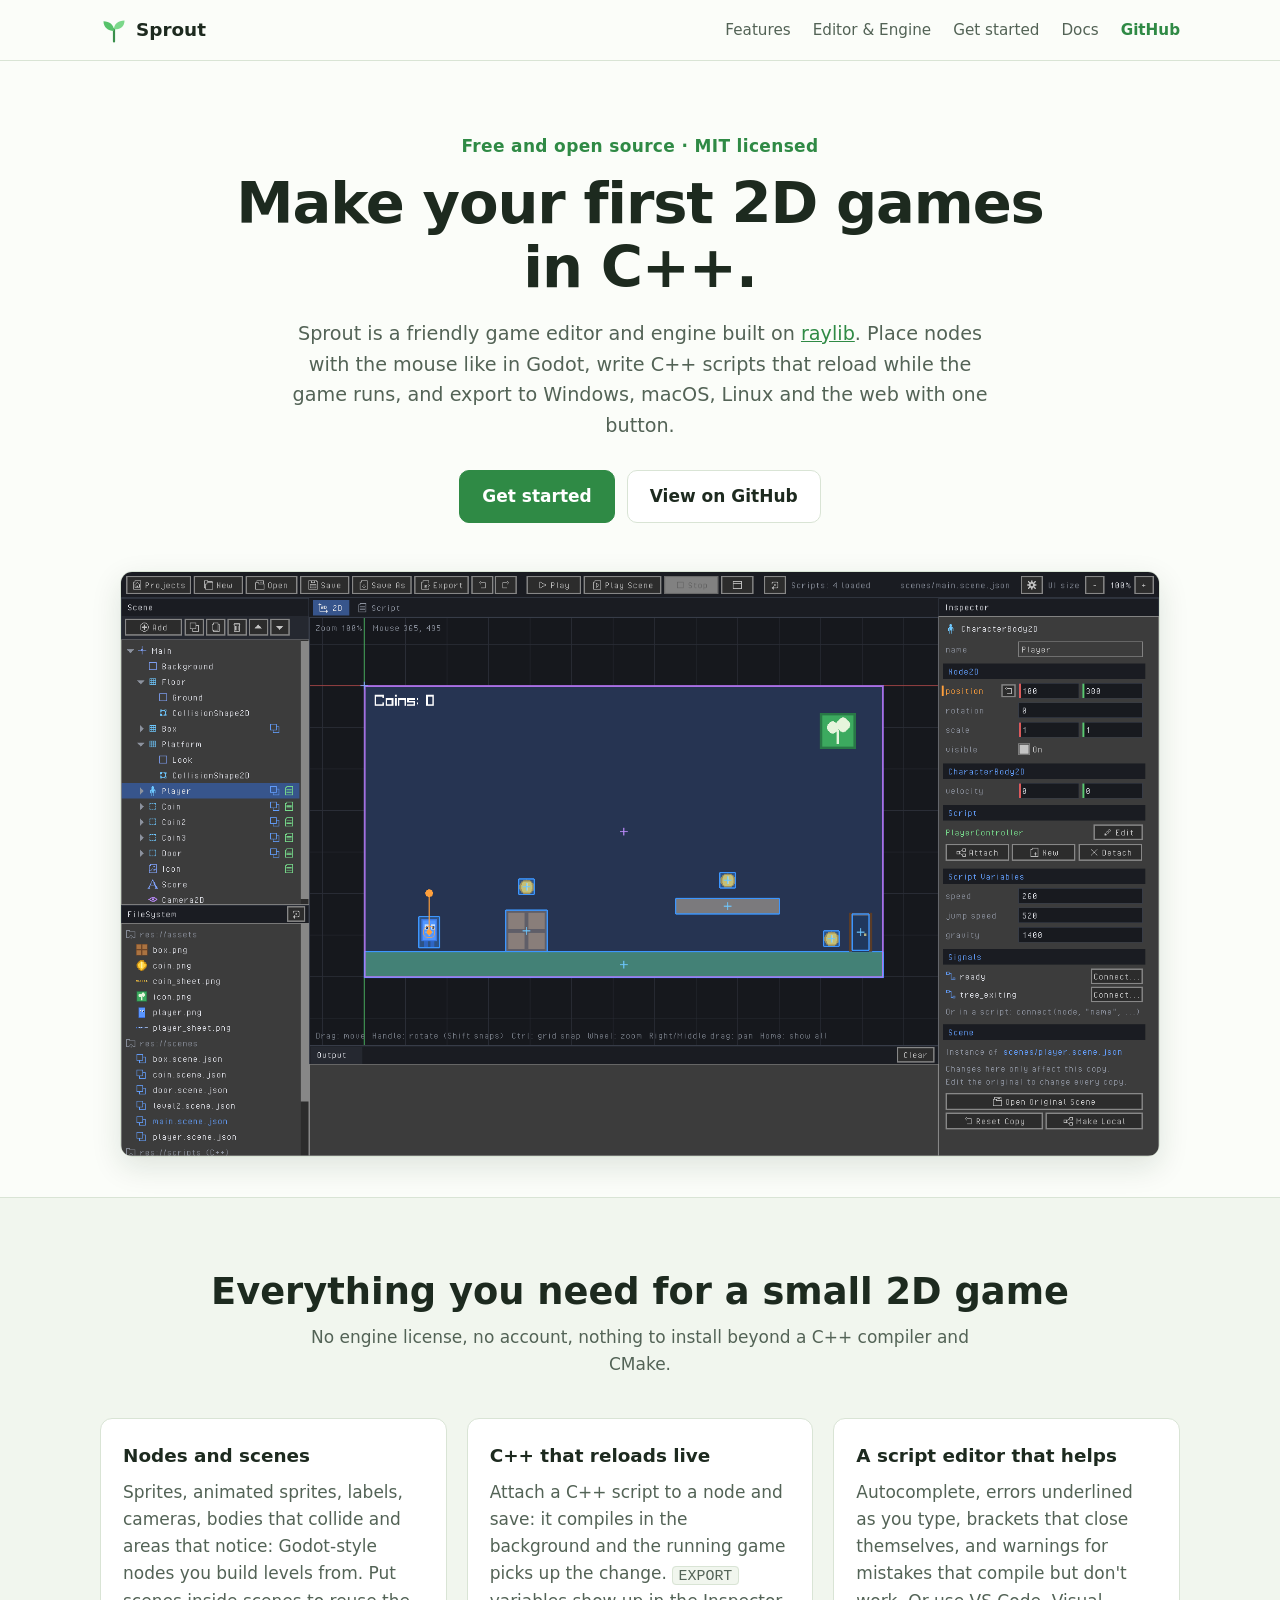
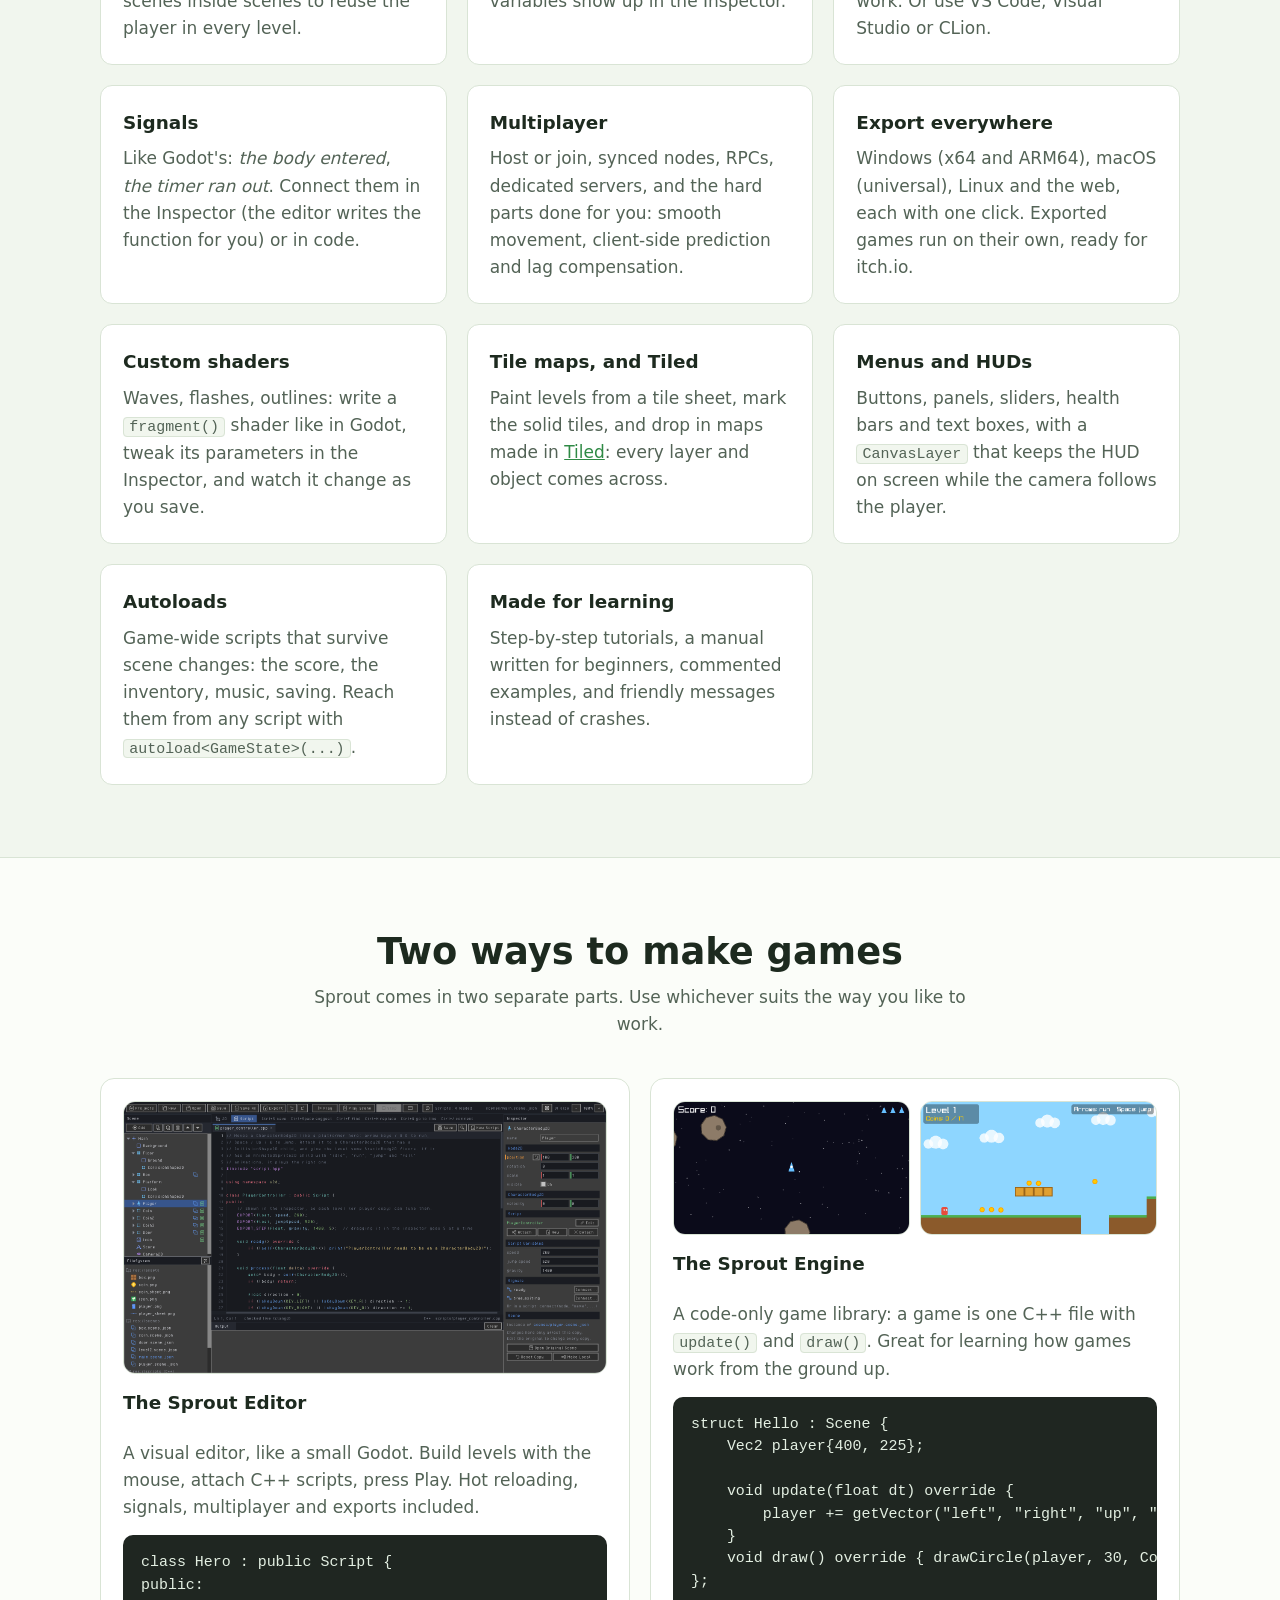
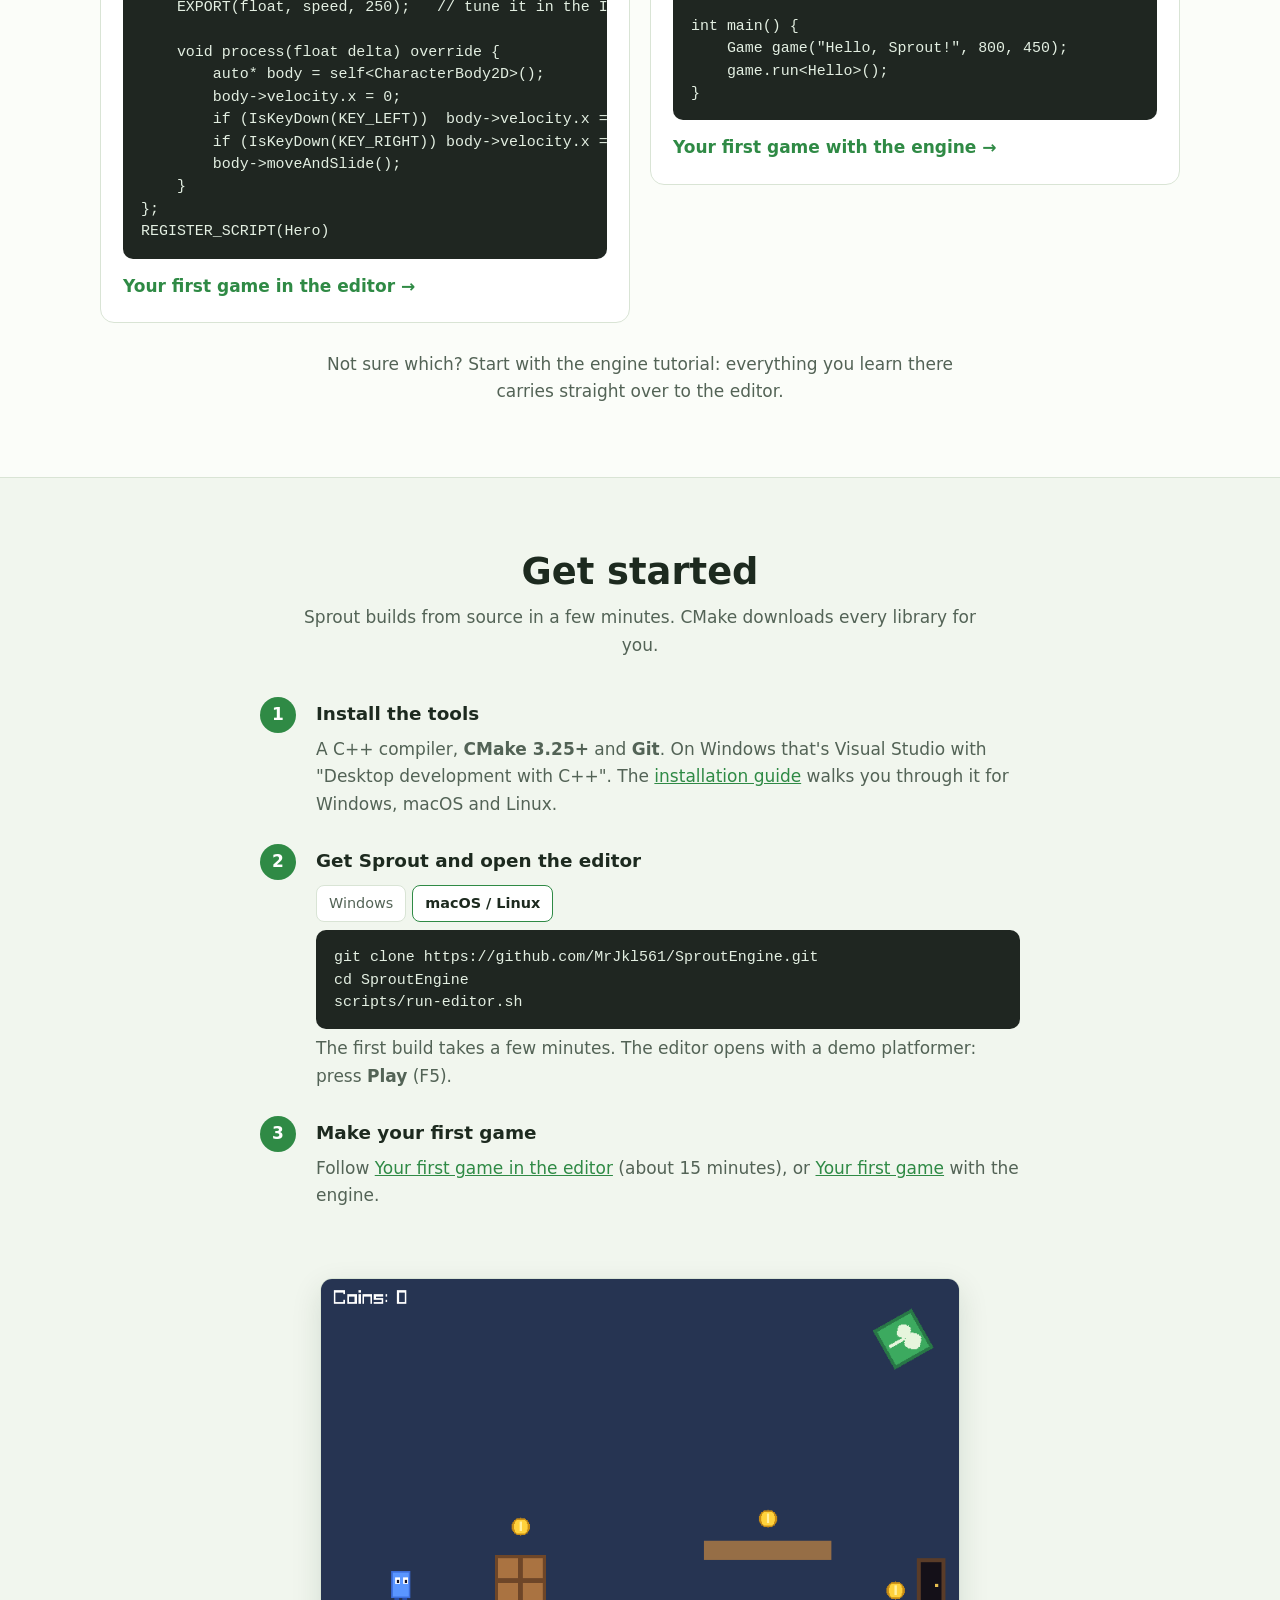
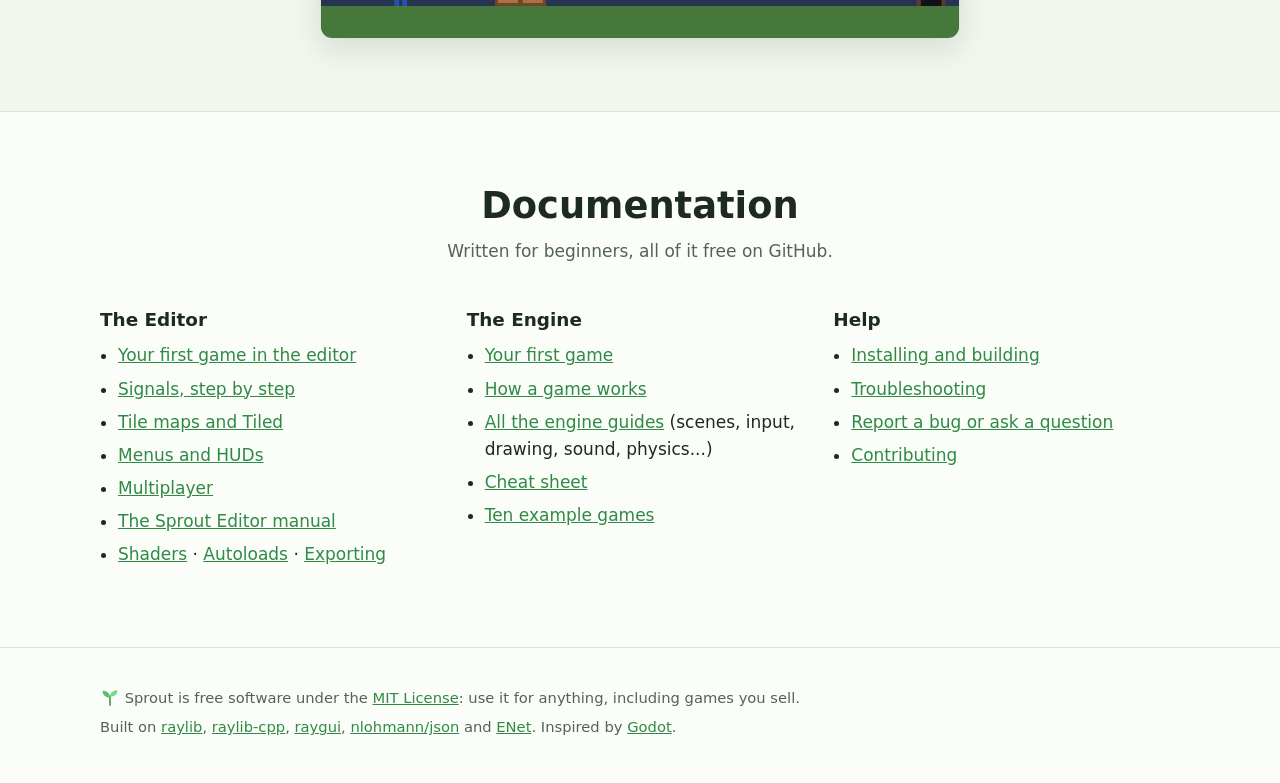
==== commit 7401f9ad: "Editor: tile maps (with Tiled import) and UI nodes TileMap node: a grid of tiles cut from one or mor" ====
--- a/website/index.html
+++ b/website/index.html
@@ -6,7 +6,7 @@
   <title>Sprout: make your first 2D games in C++</title>
   <meta name="description" content="Sprout is a free, open-source 2D game editor and engine in C++, built on raylib. Place nodes like in Godot, write C++ scripts that reload while the game runs, and export to Windows, macOS, Linux and the web.">
   <meta property="og:title" content="Sprout: make your first 2D games in C++">
-  <meta property="og:description" content="A free, open-source 2D game editor and engine in C++. Godot-style nodes, hot-reloaded C++ scripts, multiplayer, shaders, and exports to Windows, macOS, Linux and the web.">
+  <meta property="og:description" content="A free, open-source 2D game editor and engine in C++. Godot-style nodes, hot-reloaded C++ scripts, tile maps with Tiled import, UI nodes, multiplayer, shaders, and exports to Windows, macOS, Linux and the web.">
   <meta property="og:image" content="https://sproutengine.dev/images/editor.png">
   <meta property="og:url" content="https://sproutengine.dev/">
   <meta name="twitter:card" content="summary_large_image">
@@ -88,6 +88,16 @@
         <h3>Custom shaders</h3>
         <p>Waves, flashes, outlines: write a <code>fragment()</code> shader like in Godot, tweak its
           parameters in the Inspector, and watch it change as you save.</p>
+      </article>
+      <article>
+        <h3>Tile maps, and Tiled</h3>
+        <p>Paint levels from a tile sheet, mark the solid tiles, and drop in maps made in
+          <a href="https://www.mapeditor.org">Tiled</a>: every layer and object comes across.</p>
+      </article>
+      <article>
+        <h3>Menus and HUDs</h3>
+        <p>Buttons, panels, sliders, health bars and text boxes, with a <code>CanvasLayer</code> that keeps
+          the HUD on screen while the camera follows the player.</p>
       </article>
       <article>
         <h3>Autoloads</h3>
@@ -211,6 +221,8 @@
         <ul>
           <li><a href="https://github.com/MrJkl561/SproutEngine/blob/main/docs/editor/getting-started.md">Your first game in the editor</a></li>
           <li><a href="https://github.com/MrJkl561/SproutEngine/blob/main/docs/editor/signals.md">Signals, step by step</a></li>
+          <li><a href="https://github.com/MrJkl561/SproutEngine/blob/main/docs/editor/tilemaps.md">Tile maps and Tiled</a></li>
+          <li><a href="https://github.com/MrJkl561/SproutEngine/blob/main/docs/editor/ui.md">Menus and HUDs</a></li>
           <li><a href="https://github.com/MrJkl561/SproutEngine/blob/main/docs/editor/multiplayer.md">Multiplayer</a></li>
           <li><a href="https://github.com/MrJkl561/SproutEngine/blob/main/editor/README.md">The Sprout Editor manual</a></li>
           <li><a href="https://github.com/MrJkl561/SproutEngine/blob/main/editor/README.md#shaders">Shaders</a> &middot;
